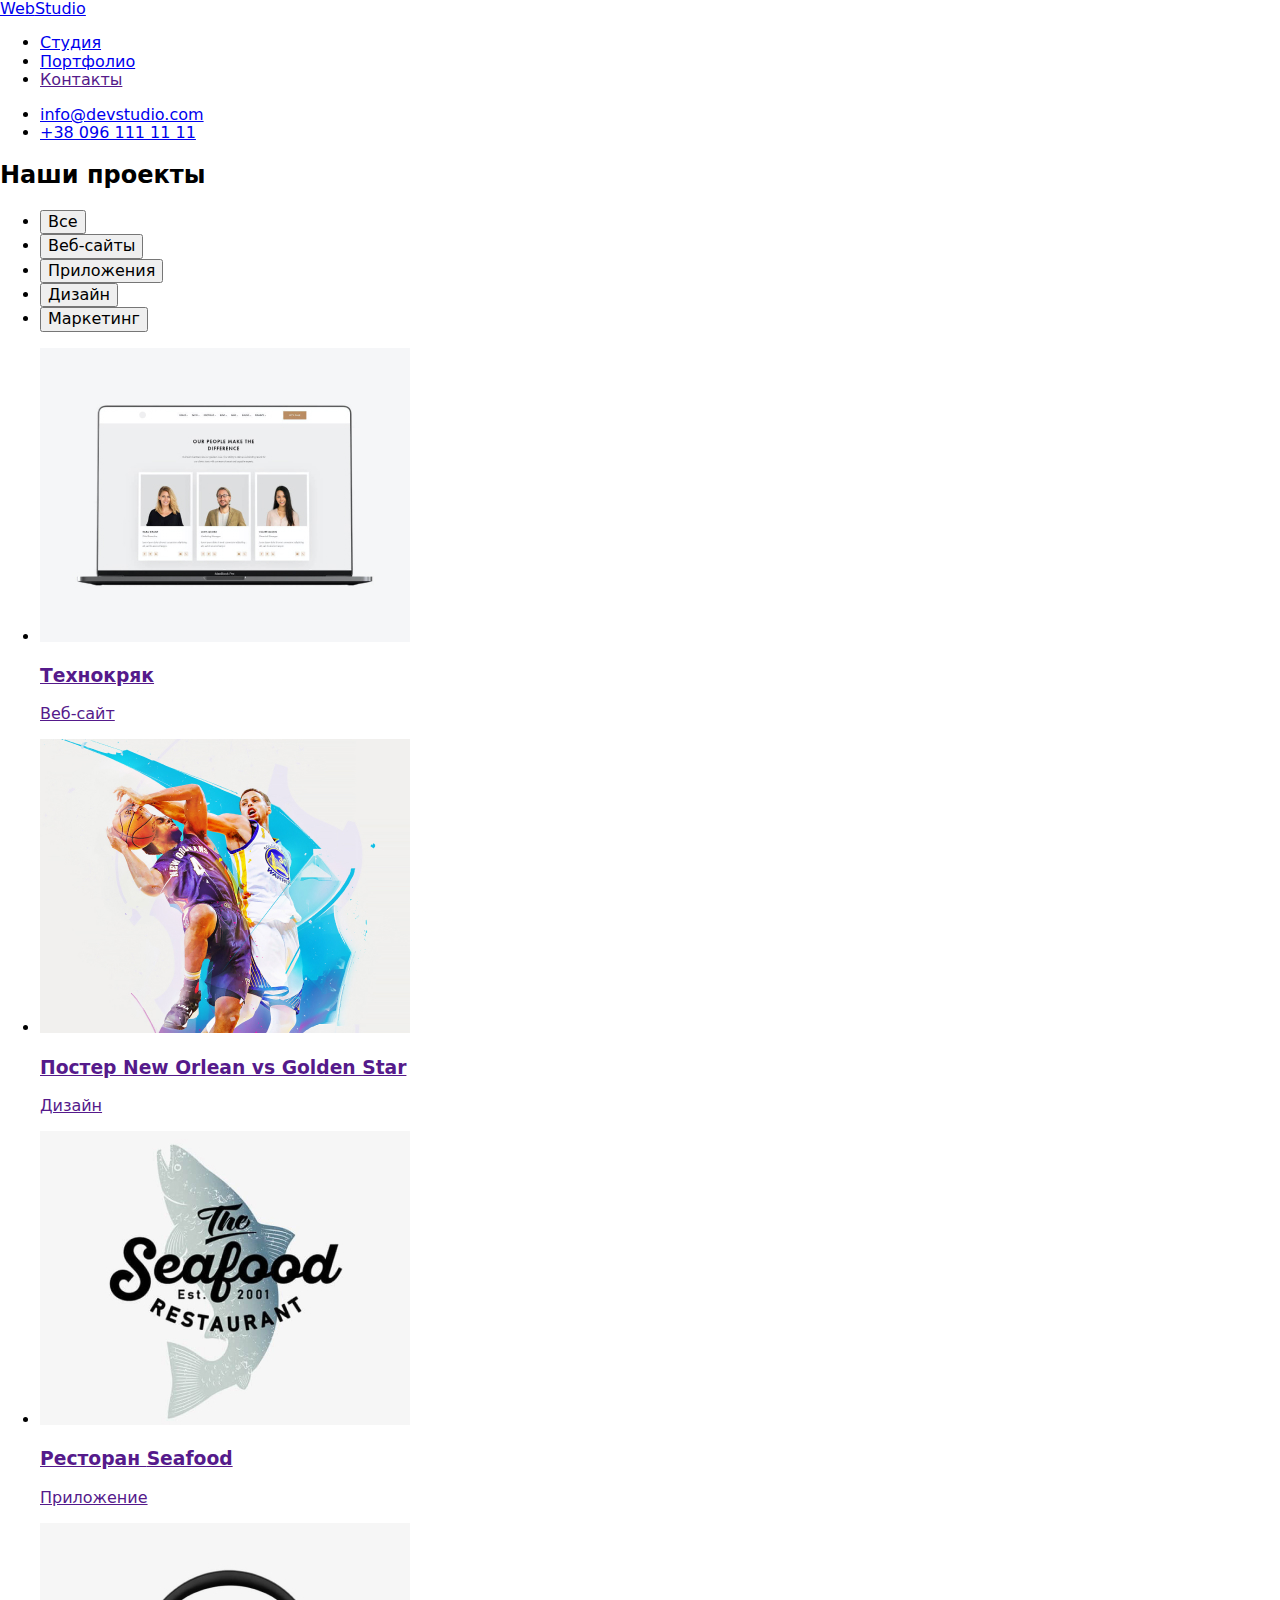
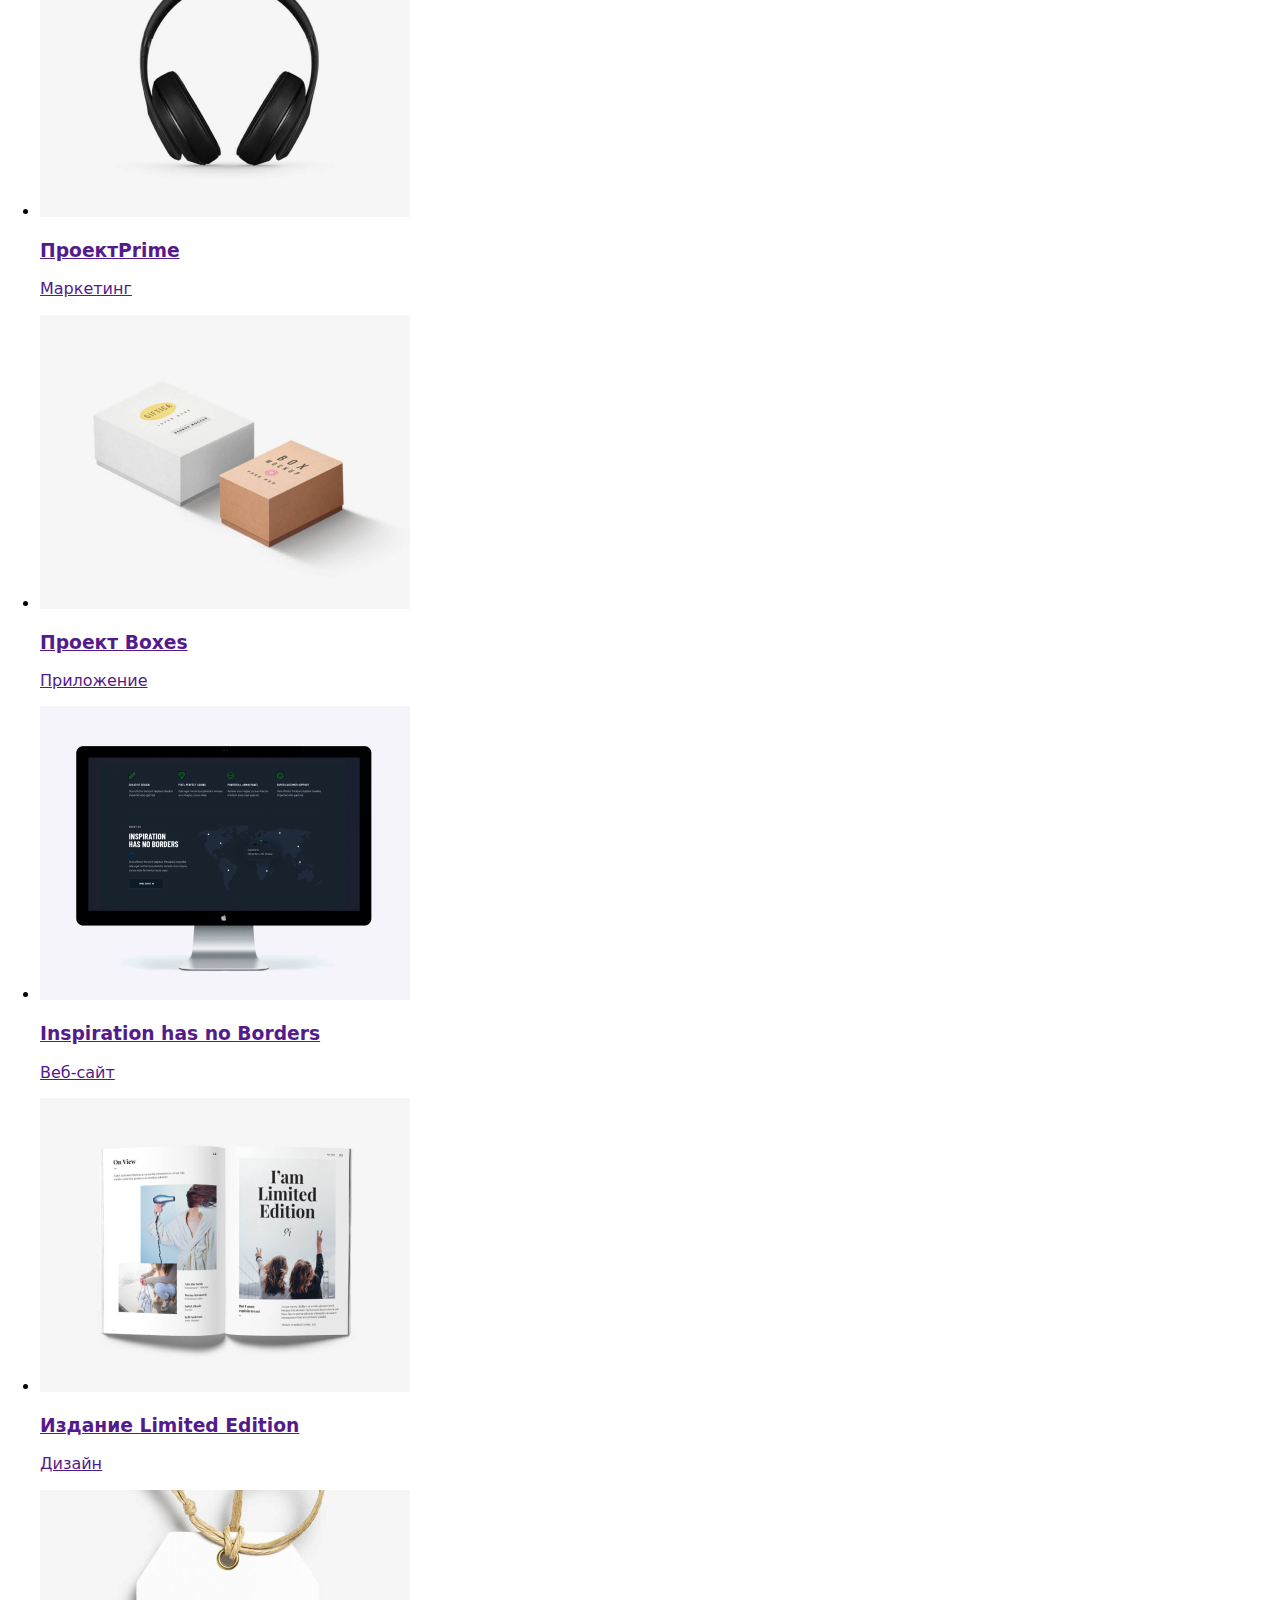
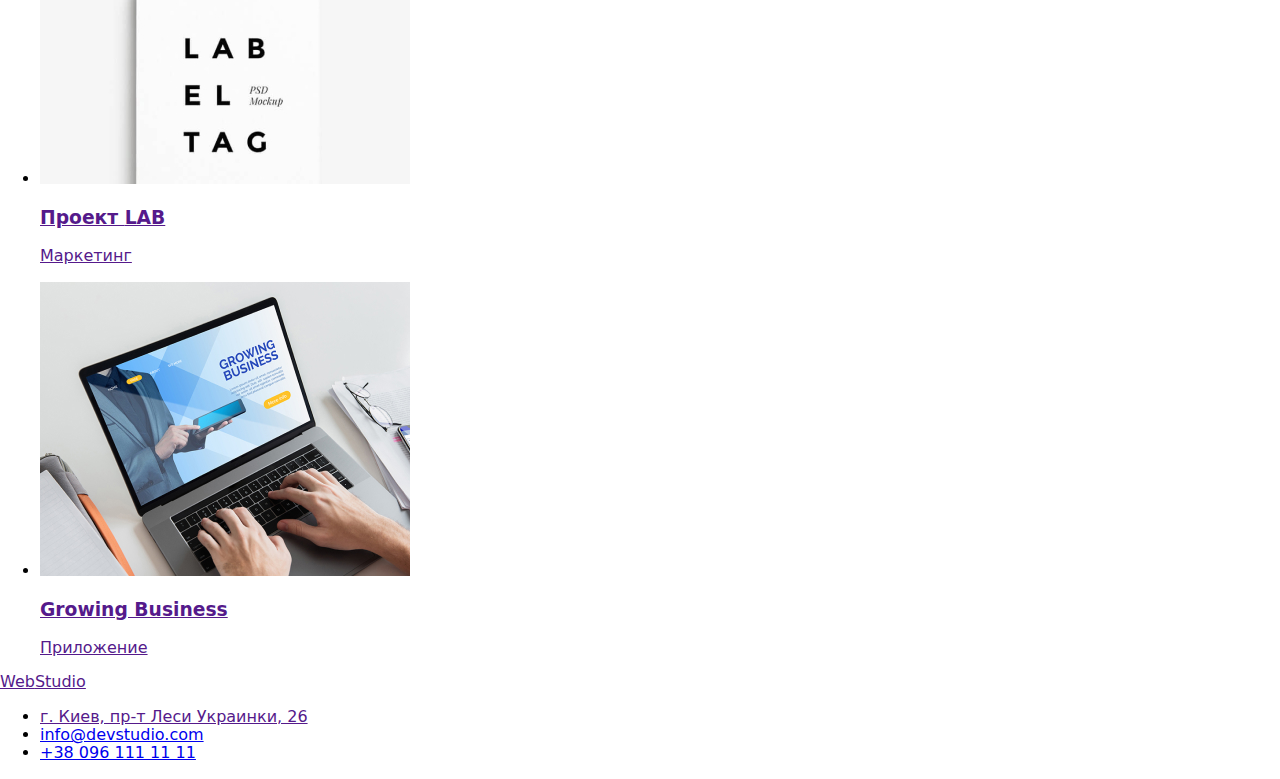
==== portfolio.html @ 89a7b8e6 "добавляет геометрию" ====
<!DOCTYPE html>
<html lang="en">
  <head>
    <meta charset="UTF-8" />
    <meta name="viewport" content="width=device-width, initial-scale=1.0" />
    <title>Document</title>
    <link
      href="https://fonts.googleapis.com/css2?family=Raleway:wght@700&family=Roboto:wght@400;500;700;900&display=swap"
      rel="stylesheet"
    />
    <link
      rel="stylesheet"
      href="https://cdnjs.cloudflare.com/ajax/libs/modern-normalize/1.0.0/modern-normalize.min.css"
    />
    <link rel="stylesheet" href="./CSS/common.css" />
    <link rel="stylesheet" href="CSS/portfolio.css" />
  </head>
  <body>
    <header class="header">
      <div class="container header-container">
        <nav class="navigation">
          <a lang="en" href="./index.html" class="logo">Web<span class="studio">Studio</span></a>

          <ul class="nav-list list">
            <li class="item"><a href="./index.html" class="link">Студия</a></li>
            <li class="item"><a href="./portfolio.html" class="link current" target="_blank">Портфолио</a></li>
            <li class="item"><a href="" class="link">Контакты</a></li>
          </ul>
        </nav>

        <ul class="contact-nav list">
          <li class="item"><a href="mailto:info@devstudio.com" class="link">info@devstudio.com</a></li>
          <li class="item"><a href="tel:+380961111111" class="link">+38 096 111 11 11</a></li>
        </ul>
      </div>
    </header>

    <main>
      <section class="section">
        <div class="container">
          <h2 class="section-title">Наши проекты</h2>
          <ul class="filters-list list">
            <li><button type="button" class="button">Все</button></li>
            <li><button type="button" class="button">Веб-сайты</button></li>
            <li><button type="button" class="button">Приложения</button></li>
            <li><button type="button" class="button">Дизайн</button></li>
            <li><button type="button" class="button">Маркетинг</button></li>
          </ul>

          <ul class="projects-list list">
            <li>
              <a href="" class="link"
                ><img
                  src="./images/portfolio/tech-website.jpg"
                  alt="фото веб-сайта Технокряк"
                  width="370"
                  height="294"
                />
                <h3 class="title">Технокряк</h3>
                <p class="text">Веб-сайт</p></a
              >
            </li>
            <li>
              <a href="" class="link"
                ><img
                  src="./images/portfolio/basketball-poster.jpg"
                  alt="постер с изображением баскетболистов"
                  width="370"
                  height="294"
                />
                <h3 class="title">Постер <span lang="en">New Orlean vs Golden Star</span></h3>
                <p class="text">Дизайн</p></a
              >
            </li>
            <li>
              <a href="" class="link"
                ><img
                  src="./images/portfolio/seafood-restaurant.jpg"
                  alt="логотип ресторана Seafood"
                  width="370"
                  height="294"
                />
                <h3 class="title">Ресторан <span lang="en">Seafood</span></h3>
                <p class="text">Приложение</p></a
              >
            </li>
            <li>
              <a href="" class="link"
                ><img src="images/portfolio/prime-project.jpg" alt="черные наушники" width="370" height="294" />
                <h3 class="title">Проект<span lang="en">Prime</span></h3>
                <p class="text">Маркетинг</p></a
              >
            </li>
            <li>
              <a href="" class="link"
                ><img
                  src="./images/portfolio/box-project.jpg"
                  alt="белая и коричневая коробки"
                  width="370"
                  height="294"
                />
                <h3 class="title">Проект <span lang="en">Boxes</span></h3>
                <p class="text">Приложение</p></a
              >
            </li>
            <li>
              <a href="" class="link"
                ><img src="./images/portfolio/inspiration-website.jpg" alt="фото веб-сайта" width="370" height="294" />
                <h3 class="title" lang="en">Inspiration has no Borders</h3>
                <p class="text">Веб-сайт</p></a
              >
            </li>
            <li>
              <a href="" class="link"
                ><img src="./images/portfolio/magazine-design.jpg" alt="разворот журнала" width="370" height="294" />
                <h3 class="title">Издание <span lang="en">Limited Edition</span></h3>
                <p class="text">Дизайн</p></a
              >
            </li>
            <li>
              <a href="" class="link"
                ><img
                  src="./images/portfolio/lab-project.jpg"
                  alt="белый ярлык с черными буквами"
                  width="370"
                  height="294"
                />
                <h3 class="title">Проект <span lang="en">LAB</span></h3>
                <p class="text">Маркетинг</p></a
              >
            </li>
            <li>
              <a href="" class="link"
                ><img
                  src="./images/portfolio/business-app.jpg"
                  alt="человек работает за компьютером"
                  width="370"
                  height="294"
                />
                <h3 class="title" lang="en">Growing Business</h3>
                <p class="text">Приложение</p></a
              >
            </li>
          </ul>
        </div>
      </section>
    </main>

    <footer class="footer">
      <div class="container">
        <a href="" lang="en" class="logo">Web<span lang="en" class="studio-dark-theme">Studio</span></a>

        <ul class="contact-info list">
          <li><a href="" class="address">г. Киев, пр-т Леси Украинки, 26</a></li>
          <li><a href="mailto:info@devstudio.com" class="contact">info@devstudio.com</a></li>
          <li><a href="tel:+380961111111" class="contact">+38 096 111 11 11</a></li>
        </ul>
      </div>
    </footer>
  </body>
</html>
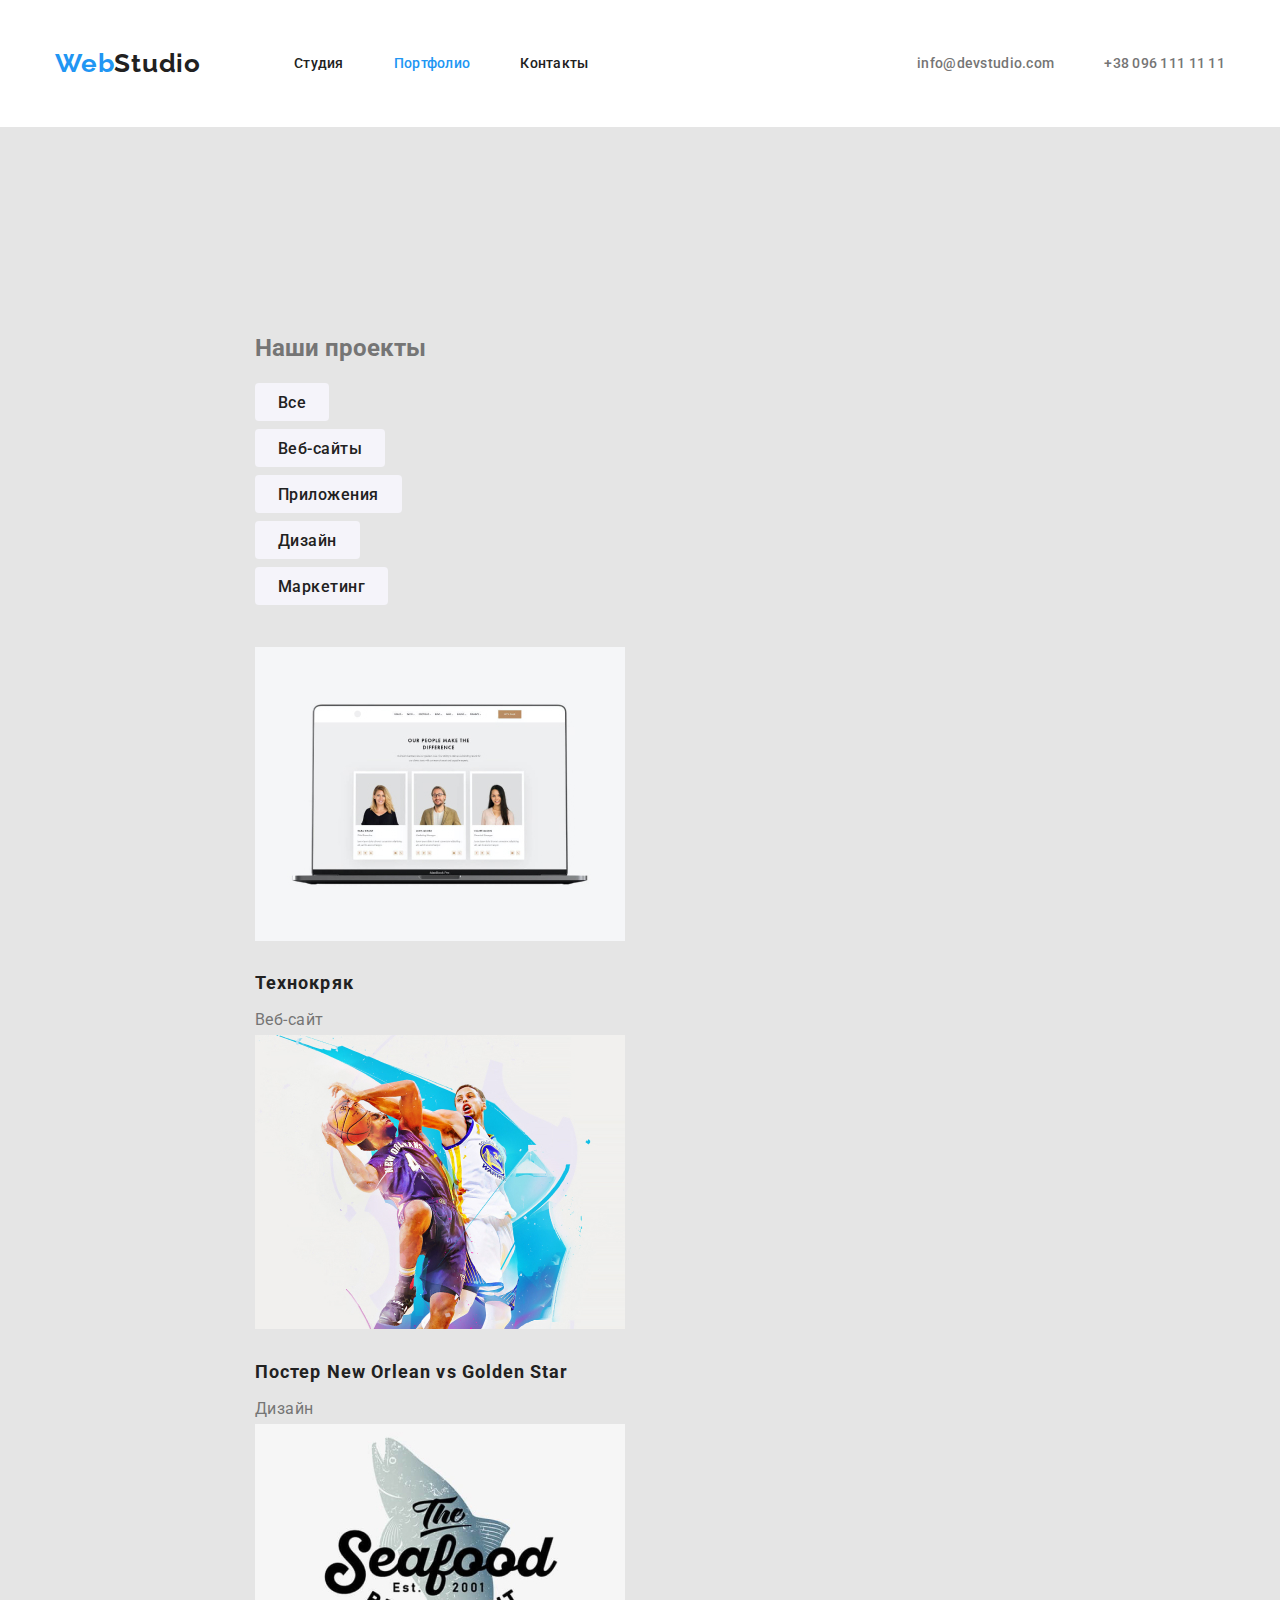
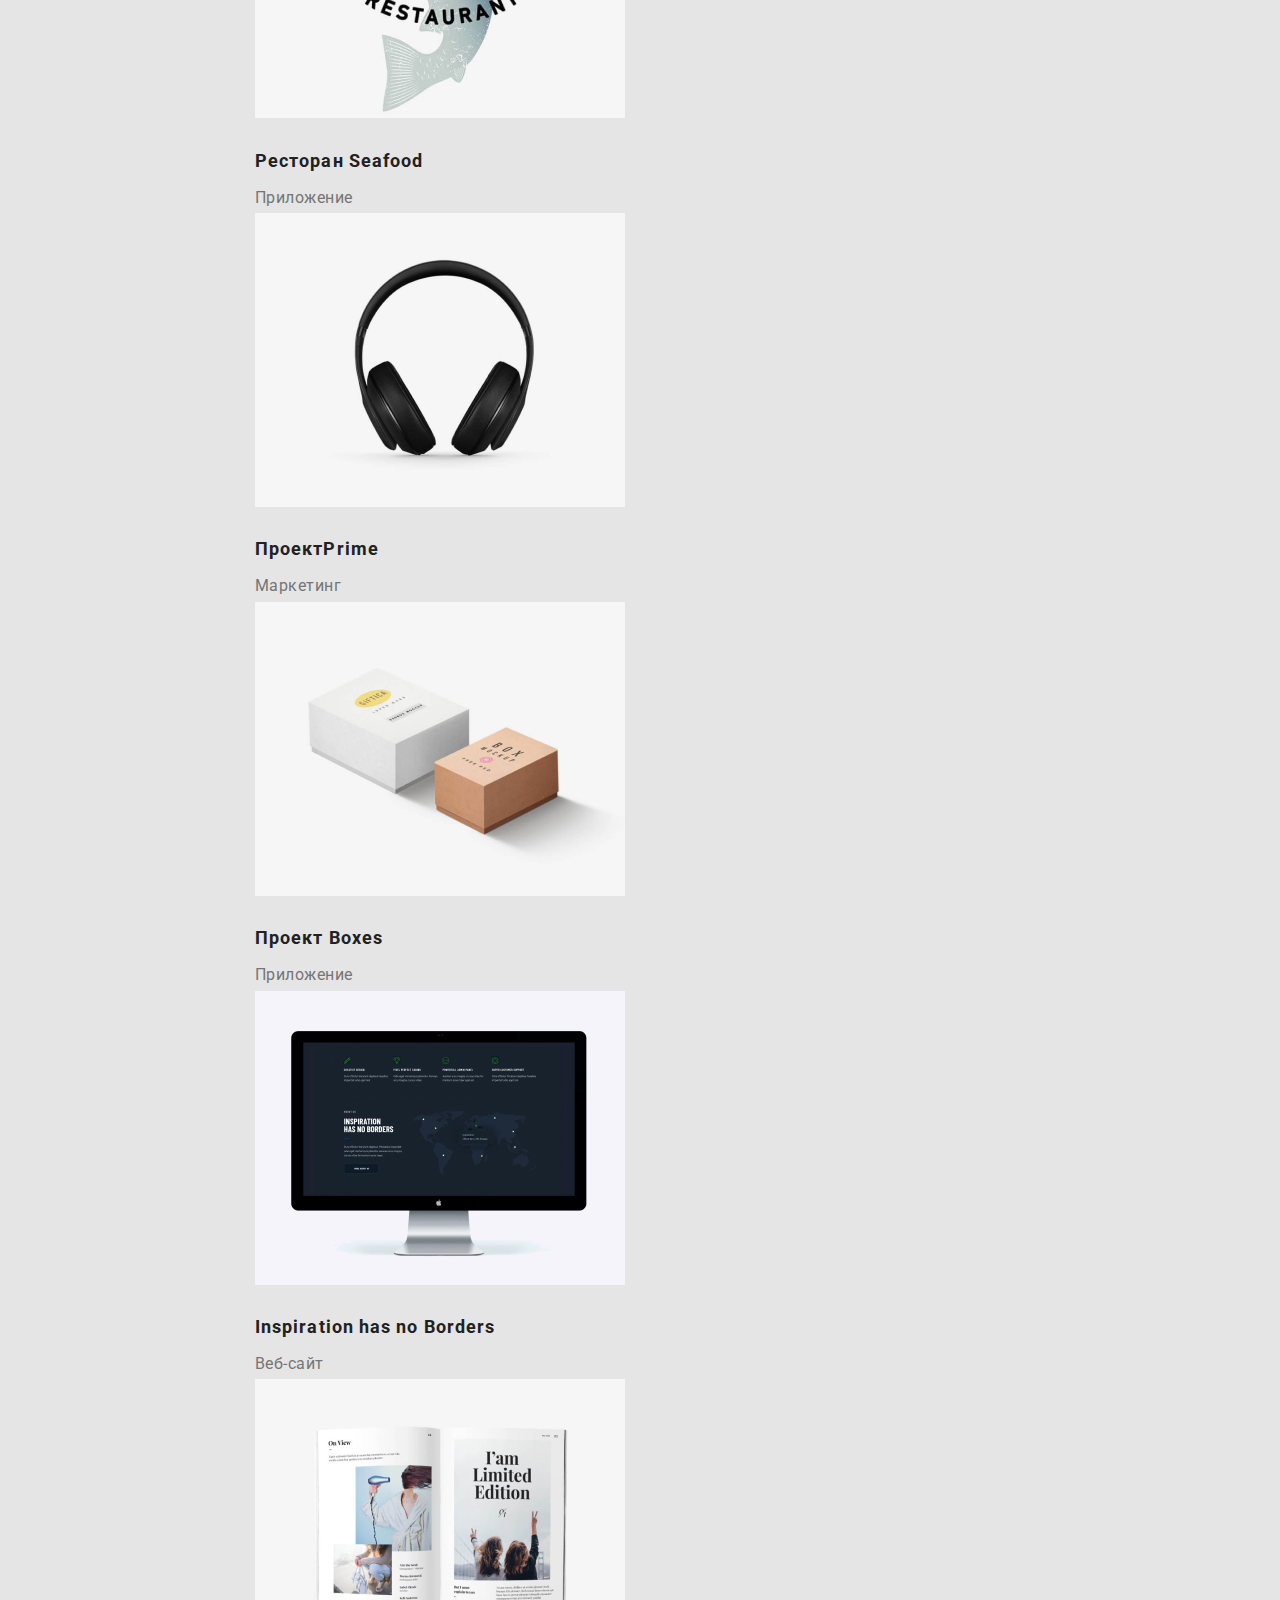
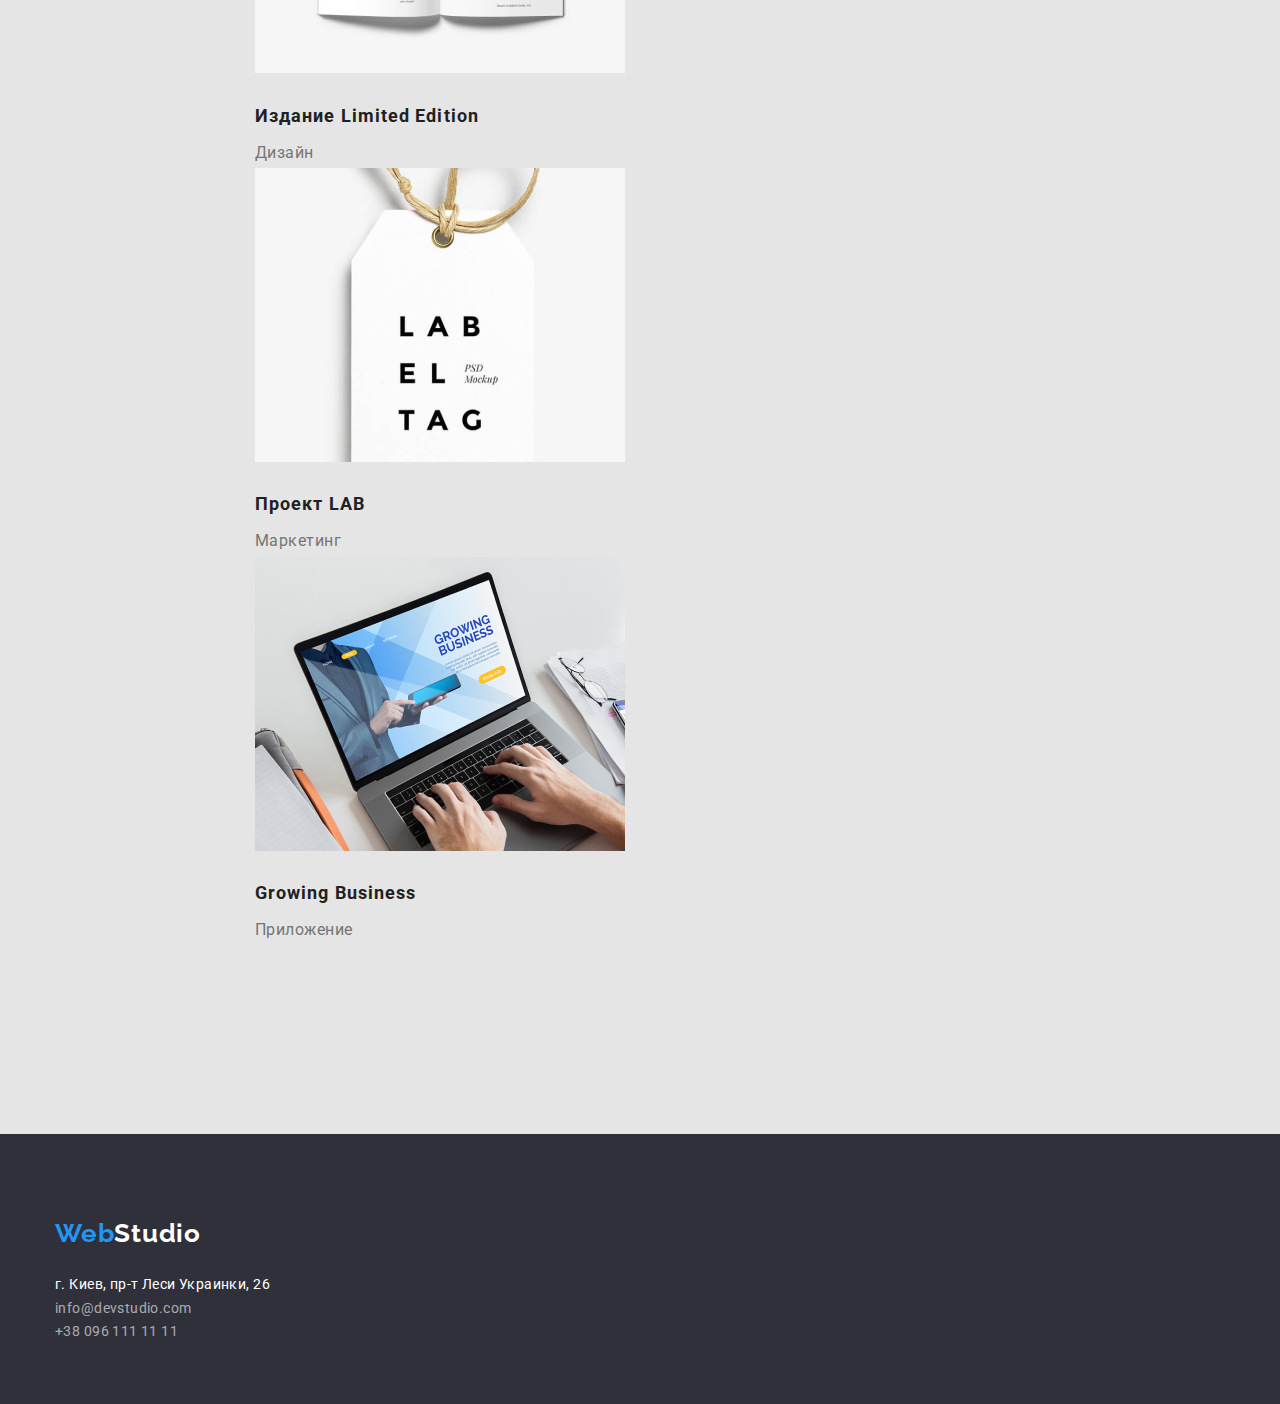
==== commit c6671e48: "CSS-css" ====
--- a/portfolio.html
+++ b/portfolio.html
@@ -12,8 +12,8 @@
       rel="stylesheet"
       href="https://cdnjs.cloudflare.com/ajax/libs/modern-normalize/1.0.0/modern-normalize.min.css"
     />
-    <link rel="stylesheet" href="./CSS/common.css" />
-    <link rel="stylesheet" href="CSS/portfolio.css" />
+    <link rel="stylesheet" href="./css/common.css" />
+    <link rel="stylesheet" href="./css/portfolio.css" />
   </head>
   <body>
     <header class="header">
--- a/css/common.css
+++ b/css/common.css
@@ -0,0 +1,184 @@
+/* цвет основного теста: rgba(33, 33, 33, 1) */
+/* вторичный цвет текста: rgba(117, 117, 117, 1); */
+/* белый цвет: rgba(255, 255, 255, 1); */
+/* цвет акцента: rgba(33, 150, 243, 1) */
+/* цвет фона: #e5e5e5; */
+/* вторичный цвет фона: #F5F4FA */
+
+/* Styles for index.html */
+
+html {
+  box-sizing: border-box;
+}
+
+*,
+*::before,
+*::after {
+  box-sizing: inherit;
+}
+
+:root {
+  --primary-text-color: rgba(117, 117, 117, 1);
+  --title-color: rgba(33, 33, 33, 1);
+  --accent-color: rgba(33, 150, 243, 1);
+  --primary-bg-color: #e5e5e5;
+  --white-color: #ffffff;
+  --secondary-bg-color: rgb(245, 244, 250);
+}
+
+body {
+  margin: 0px;
+  background-color: var(--primary-bg-color);
+  color: var(--primary-text-color);
+  font-family: 'Roboto', sans-serif;
+}
+
+.list {
+  list-style: none;
+  margin: 0px;
+  padding: 0px;
+}
+
+.section {
+  padding-top: 94px;
+  padding-bottom: 94px;
+}
+
+.container {
+  width: 1200px;
+  margin-left: auto;
+  margin-right: auto;
+  padding-left: 15px;
+  padding-right: 15px;
+}
+
+/* HEADER */
+
+.header {
+  background-color: var(--white-color);
+}
+
+.logo {
+  color: var(--accent-color);
+  font-family: 'Raleway', sans-serif;
+  font-weight: 700;
+  font-size: 26px;
+  line-height: 1.2;
+  letter-spacing: 0.03em;
+  text-decoration: none;
+}
+
+.studio {
+  margin-right: 93px;
+  color: var(--title-color);
+  font-family: 'Raleway', sans-serif;
+  font-weight: 700;
+  font-size: 26px;
+  line-height: 1.2;
+  letter-spacing: 0.03em;
+}
+
+.logo,
+.studio {
+  display: inline-block;
+  padding-top: 24px;
+  padding-bottom: 24px;
+}
+
+/* NAVIGATION */
+
+.header-container {
+  display: flex;
+  align-items: center;
+}
+
+.navigation {
+  display: flex;
+}
+
+.nav-list {
+  display: flex;
+  align-items: center;
+}
+
+.nav-list .link {
+  display: block;
+  padding-top: 32px;
+  padding-bottom: 32px;
+  color: var(--title-color);
+  font-weight: 500;
+  font-size: 14px;
+  line-height: 1.1;
+  letter-spacing: 0.02em;
+  text-decoration: none;
+}
+
+.nav-list .item + .item {
+  margin-left: 50px;
+}
+
+.nav-list .link:hover,
+.nav-list .link:focus {
+  color: var(--accent-color);
+}
+.nav-list .link.current {
+  color: var(--accent-color);
+}
+
+.contact-nav {
+  display: flex;
+  margin-left: auto;
+}
+
+.contact-nav .item + .item {
+  margin-left: 50px;
+}
+
+.contact-nav .item {
+  padding-top: 32px;
+  padding-bottom: 32px;
+}
+
+.contact-nav .link {
+  color: var(--primary-text-color);
+  font-weight: 500;
+  font-size: 14px;
+  line-height: 1.14;
+  letter-spacing: 0.02em;
+  text-decoration: none;
+}
+.contact-nav .link:hover,
+.contact-nav .link:focus {
+  color: var(--accent-color);
+}
+
+/* FOOTER */
+
+.footer {
+  background-color: #2f303a;
+}
+
+.footer .container {
+  padding-top: 60px;
+  padding-bottom: 60px;
+}
+
+.studio-dark-theme {
+  color: var(--white-color);
+}
+
+.footer .address {
+  color: var(--white-color);
+  font-size: 14px;
+  line-height: 1.7;
+  letter-spacing: 0.03em;
+  text-decoration: none;
+  margin-bottom: 9px;
+}
+.footer .contact {
+  color: rgba(255, 255, 255, 0.6);
+  font-size: 14px;
+  line-height: 1.7;
+  letter-spacing: 0.03em;
+  text-decoration: none;
+}
--- a/css/portfolio.css
+++ b/css/portfolio.css
@@ -0,0 +1,76 @@
+/* styles for portfolio.html */
+
+/* Section filters */
+
+html {
+  box-sizing: border-box;
+}
+
+*,
+*::before,
+*::after {
+  box-sizing: inherit;
+}
+
+.header {
+  margin-bottom: 94px;
+}
+
+.section {
+  margin-bottom: 94px;
+}
+
+.section .container {
+  padding-left: 215px;
+  padding-right: 215px;
+}
+
+.filters-list {
+  margin-bottom: 34px;
+}
+.filters-list .button {
+  color: var(--title-color);
+  background-color: #f5f4fa;
+  font-weight: 500;
+  font-size: 16px;
+  line-height: 1.6;
+  text-align: center;
+  letter-spacing: 0.03em;
+
+  display: inline-block;
+  min-width: 73px;
+  height: 38px;
+  border-radius: 4px;
+  border: 1px solid transparent;
+  padding: 6px 22px;
+  margin-bottom: 8px;
+}
+.filters-list .button:hover,
+.filters-list .button:focus {
+  color: var(--white-color);
+  background-color: var(--accent-color);
+}
+.projects-list .title {
+  color: var(--title-color);
+  font-weight: 700;
+  font-size: 18px;
+  line-height: 2;
+  letter-spacing: 0.06em;
+  margin-top: 0px;
+  margin-bottom: 4px;
+}
+.projects-list .text {
+  color: var(--primary-text-color);
+  font-size: 16px;
+  line-height: 1.9;
+  letter-spacing: 0.03em;
+  text-decoration: none;
+  margin-top: 0px;
+  margin-bottom: 0px;
+}
+.projects-list img {
+  margin-bottom: 20px;
+}
+.link {
+  text-decoration: none;
+}
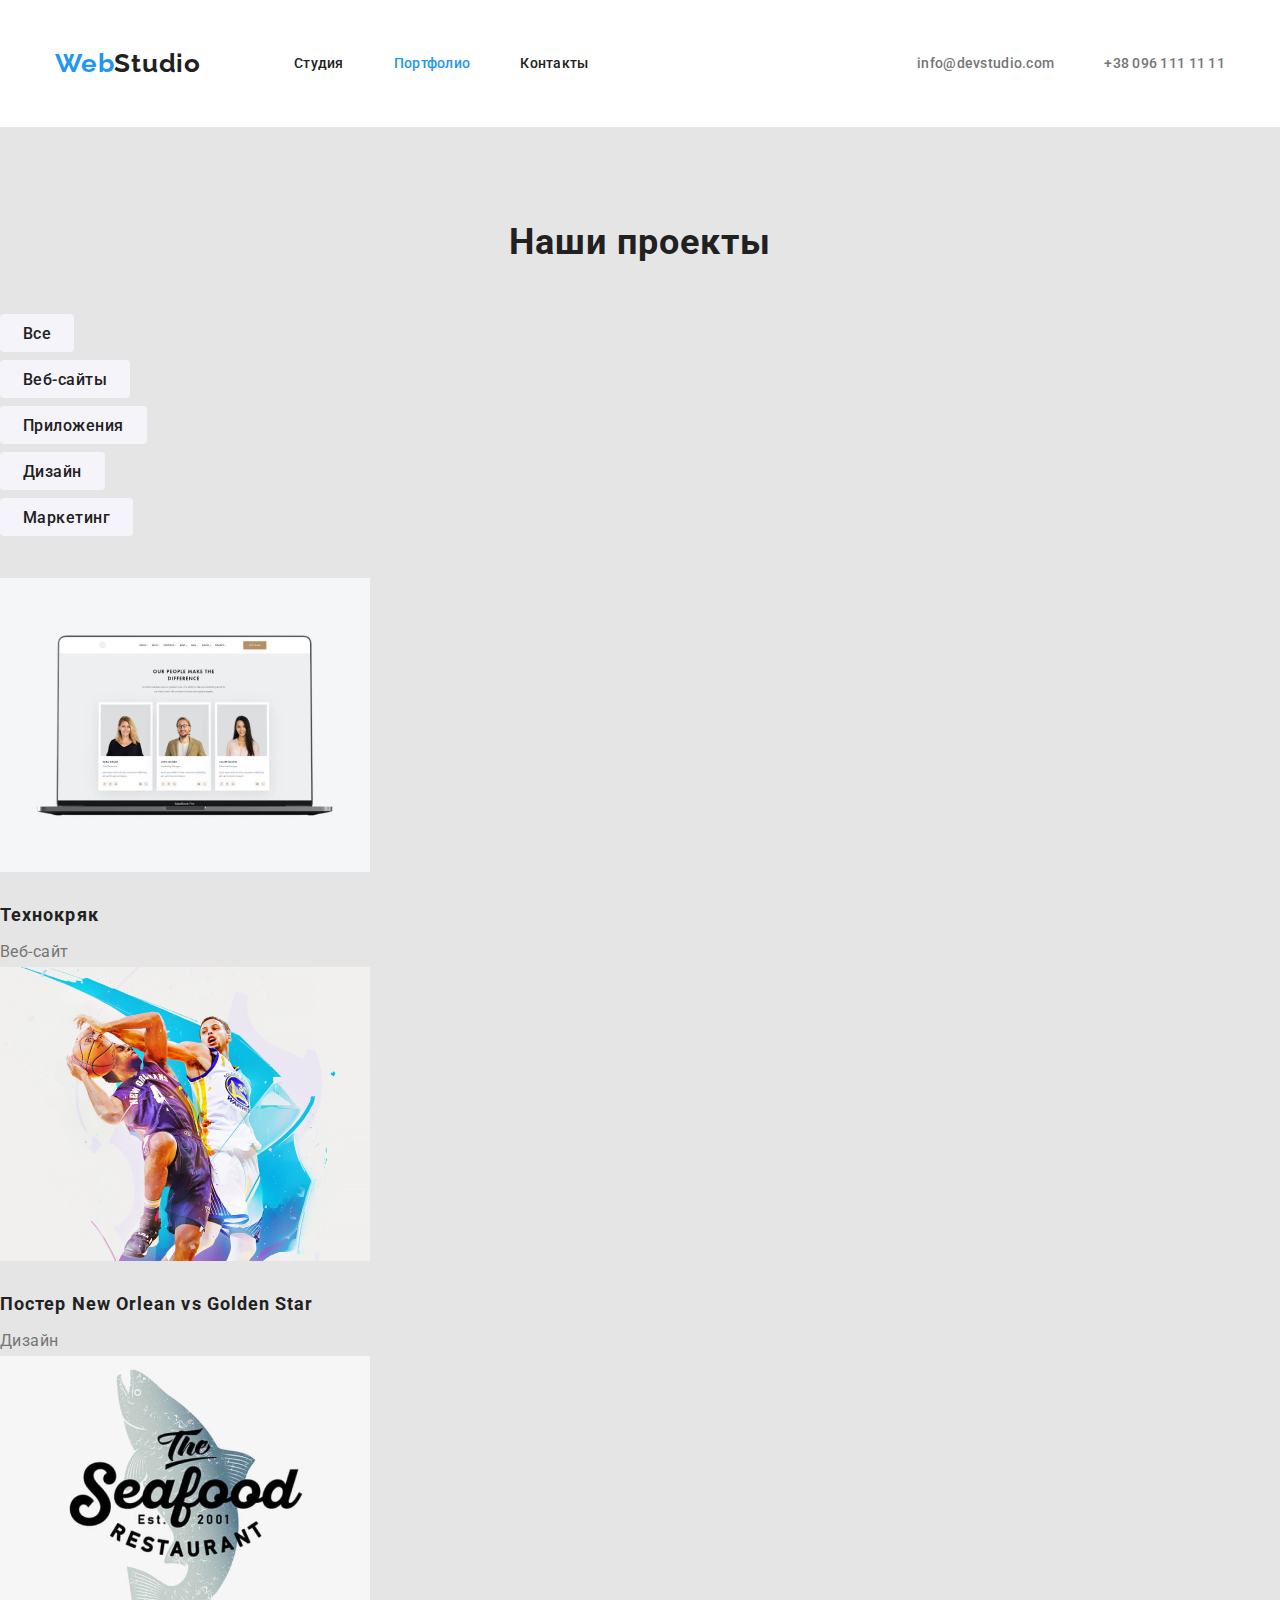
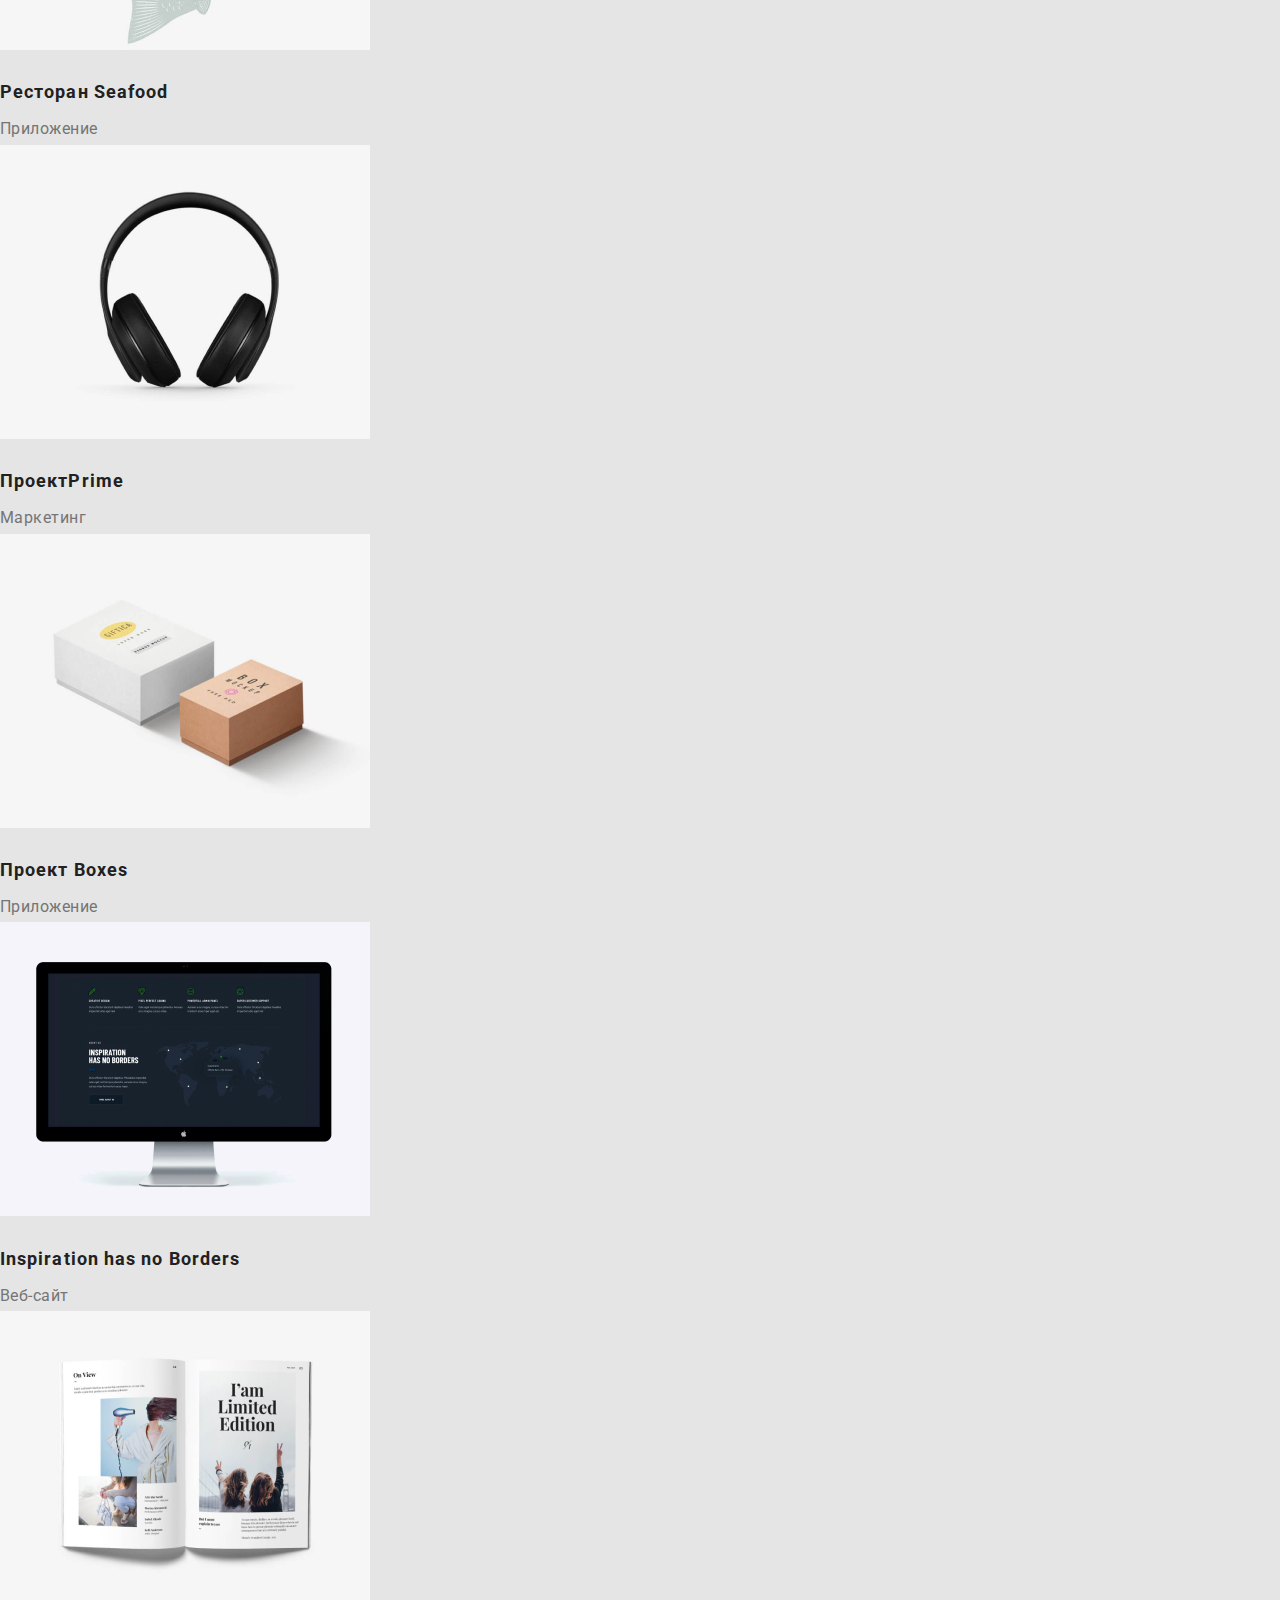
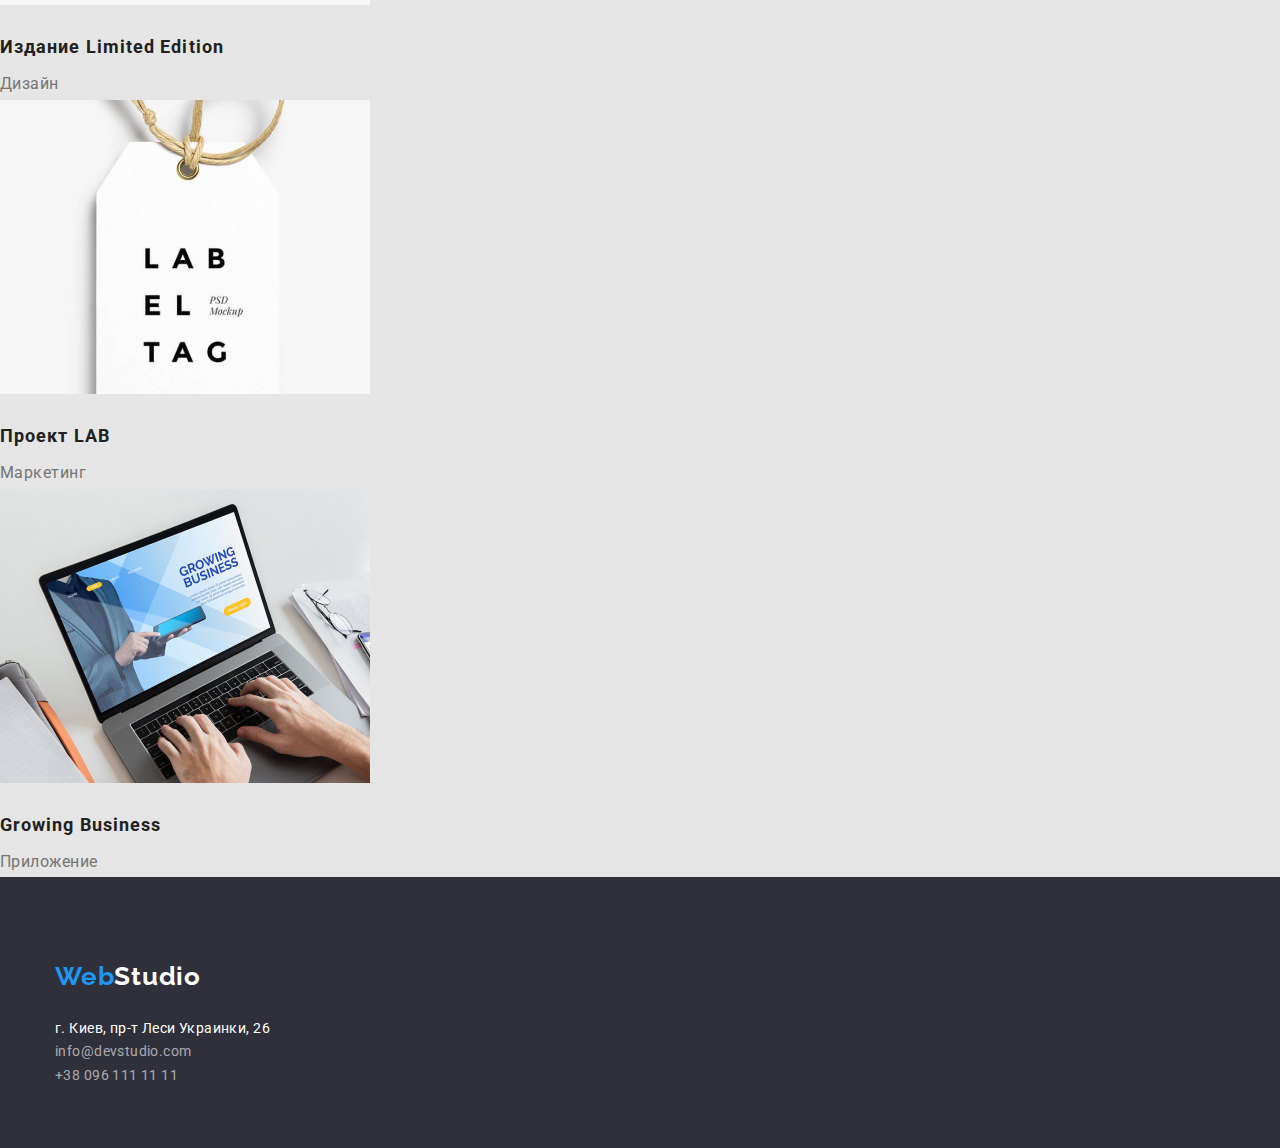
==== commit 4f879600: "добавляет стили" ====
--- a/portfolio.html
+++ b/portfolio.html
@@ -19,141 +19,180 @@
     <header class="header">
       <div class="container header-container">
         <nav class="navigation">
-          <a lang="en" href="./index.html" class="logo">Web<span class="studio">Studio</span></a>
+          <a lang="en" href="./index.html" class="logo"
+            >Web<span class="studio">Studio</span></a
+          >
 
           <ul class="nav-list list">
             <li class="item"><a href="./index.html" class="link">Студия</a></li>
-            <li class="item"><a href="./portfolio.html" class="link current" target="_blank">Портфолио</a></li>
+            <li class="item">
+              <a href="./portfolio.html" class="link current" target="_blank"
+                >Портфолио</a
+              >
+            </li>
             <li class="item"><a href="" class="link">Контакты</a></li>
           </ul>
         </nav>
 
         <ul class="contact-nav list">
-          <li class="item"><a href="mailto:info@devstudio.com" class="link">info@devstudio.com</a></li>
-          <li class="item"><a href="tel:+380961111111" class="link">+38 096 111 11 11</a></li>
+          <li class="item">
+            <a href="mailto:info@devstudio.com" class="link"
+              >info@devstudio.com</a
+            >
+          </li>
+          <li class="item">
+            <a href="tel:+380961111111" class="link">+38 096 111 11 11</a>
+          </li>
         </ul>
       </div>
     </header>
 
     <main>
-      <section class="section">
-        <div class="container">
-          <h2 class="section-title">Наши проекты</h2>
-          <ul class="filters-list list">
-            <li><button type="button" class="button">Все</button></li>
-            <li><button type="button" class="button">Веб-сайты</button></li>
-            <li><button type="button" class="button">Приложения</button></li>
-            <li><button type="button" class="button">Дизайн</button></li>
-            <li><button type="button" class="button">Маркетинг</button></li>
-          </ul>
-
-          <ul class="projects-list list">
-            <li>
-              <a href="" class="link"
-                ><img
-                  src="./images/portfolio/tech-website.jpg"
-                  alt="фото веб-сайта Технокряк"
-                  width="370"
-                  height="294"
-                />
-                <h3 class="title">Технокряк</h3>
-                <p class="text">Веб-сайт</p></a
-              >
-            </li>
-            <li>
-              <a href="" class="link"
-                ><img
-                  src="./images/portfolio/basketball-poster.jpg"
-                  alt="постер с изображением баскетболистов"
-                  width="370"
-                  height="294"
-                />
-                <h3 class="title">Постер <span lang="en">New Orlean vs Golden Star</span></h3>
-                <p class="text">Дизайн</p></a
-              >
-            </li>
-            <li>
-              <a href="" class="link"
-                ><img
-                  src="./images/portfolio/seafood-restaurant.jpg"
-                  alt="логотип ресторана Seafood"
-                  width="370"
-                  height="294"
-                />
-                <h3 class="title">Ресторан <span lang="en">Seafood</span></h3>
-                <p class="text">Приложение</p></a
-              >
-            </li>
-            <li>
-              <a href="" class="link"
-                ><img src="images/portfolio/prime-project.jpg" alt="черные наушники" width="370" height="294" />
-                <h3 class="title">Проект<span lang="en">Prime</span></h3>
-                <p class="text">Маркетинг</p></a
-              >
-            </li>
-            <li>
-              <a href="" class="link"
-                ><img
-                  src="./images/portfolio/box-project.jpg"
-                  alt="белая и коричневая коробки"
-                  width="370"
-                  height="294"
-                />
-                <h3 class="title">Проект <span lang="en">Boxes</span></h3>
-                <p class="text">Приложение</p></a
-              >
-            </li>
-            <li>
-              <a href="" class="link"
-                ><img src="./images/portfolio/inspiration-website.jpg" alt="фото веб-сайта" width="370" height="294" />
-                <h3 class="title" lang="en">Inspiration has no Borders</h3>
-                <p class="text">Веб-сайт</p></a
-              >
-            </li>
-            <li>
-              <a href="" class="link"
-                ><img src="./images/portfolio/magazine-design.jpg" alt="разворот журнала" width="370" height="294" />
-                <h3 class="title">Издание <span lang="en">Limited Edition</span></h3>
-                <p class="text">Дизайн</p></a
-              >
-            </li>
-            <li>
-              <a href="" class="link"
-                ><img
-                  src="./images/portfolio/lab-project.jpg"
-                  alt="белый ярлык с черными буквами"
-                  width="370"
-                  height="294"
-                />
-                <h3 class="title">Проект <span lang="en">LAB</span></h3>
-                <p class="text">Маркетинг</p></a
-              >
-            </li>
-            <li>
-              <a href="" class="link"
-                ><img
-                  src="./images/portfolio/business-app.jpg"
-                  alt="человек работает за компьютером"
-                  width="370"
-                  height="294"
-                />
-                <h3 class="title" lang="en">Growing Business</h3>
-                <p class="text">Приложение</p></a
-              >
-            </li>
-          </ul>
-        </div>
+      <section>
+        <h2 class="section-title">Наши проекты</h2>
+        <ul class="filters-list list">
+          <li><button type="button" class="button">Все</button></li>
+          <li><button type="button" class="button">Веб-сайты</button></li>
+          <li><button type="button" class="button">Приложения</button></li>
+          <li><button type="button" class="button">Дизайн</button></li>
+          <li><button type="button" class="button">Маркетинг</button></li>
+        </ul>
+
+        <ul class="projects-list list">
+          <li>
+            <a href="" class="link"
+              ><img
+                src="./images/portfolio/tech-website.jpg"
+                alt="фото веб-сайта Технокряк"
+                width="370"
+                height="294"
+              />
+              <h3 class="title">Технокряк</h3>
+              <p class="text">Веб-сайт</p></a
+            >
+          </li>
+          <li>
+            <a href="" class="link"
+              ><img
+                src="./images/portfolio/basketball-poster.jpg"
+                alt="постер с изображением баскетболистов"
+                width="370"
+                height="294"
+              />
+              <h3 class="title">
+                Постер <span lang="en">New Orlean vs Golden Star</span>
+              </h3>
+              <p class="text">Дизайн</p></a
+            >
+          </li>
+          <li>
+            <a href="" class="link"
+              ><img
+                src="./images/portfolio/seafood-restaurant.jpg"
+                alt="логотип ресторана Seafood"
+                width="370"
+                height="294"
+              />
+              <h3 class="title">Ресторан <span lang="en">Seafood</span></h3>
+              <p class="text">Приложение</p></a
+            >
+          </li>
+          <li>
+            <a href="" class="link"
+              ><img
+                src="images/portfolio/prime-project.jpg"
+                alt="черные наушники"
+                width="370"
+                height="294"
+              />
+              <h3 class="title">Проект<span lang="en">Prime</span></h3>
+              <p class="text">Маркетинг</p></a
+            >
+          </li>
+          <li>
+            <a href="" class="link"
+              ><img
+                src="./images/portfolio/box-project.jpg"
+                alt="белая и коричневая коробки"
+                width="370"
+                height="294"
+              />
+              <h3 class="title">Проект <span lang="en">Boxes</span></h3>
+              <p class="text">Приложение</p></a
+            >
+          </li>
+          <li>
+            <a href="" class="link"
+              ><img
+                src="./images/portfolio/inspiration-website.jpg"
+                alt="фото веб-сайта"
+                width="370"
+                height="294"
+              />
+              <h3 class="title" lang="en">Inspiration has no Borders</h3>
+              <p class="text">Веб-сайт</p></a
+            >
+          </li>
+          <li>
+            <a href="" class="link"
+              ><img
+                src="./images/portfolio/magazine-design.jpg"
+                alt="разворот журнала"
+                width="370"
+                height="294"
+              />
+              <h3 class="title">
+                Издание <span lang="en">Limited Edition</span>
+              </h3>
+              <p class="text">Дизайн</p></a
+            >
+          </li>
+          <li>
+            <a href="" class="link"
+              ><img
+                src="./images/portfolio/lab-project.jpg"
+                alt="белый ярлык с черными буквами"
+                width="370"
+                height="294"
+              />
+              <h3 class="title">Проект <span lang="en">LAB</span></h3>
+              <p class="text">Маркетинг</p></a
+            >
+          </li>
+          <li>
+            <a href="" class="link"
+              ><img
+                src="./images/portfolio/business-app.jpg"
+                alt="человек работает за компьютером"
+                width="370"
+                height="294"
+              />
+              <h3 class="title" lang="en">Growing Business</h3>
+              <p class="text">Приложение</p></a
+            >
+          </li>
+        </ul>
       </section>
     </main>
 
     <footer class="footer">
       <div class="container">
-        <a href="" lang="en" class="logo">Web<span lang="en" class="studio-dark-theme">Studio</span></a>
+        <a href="" lang="en" class="logo"
+          >Web<span lang="en" class="studio-dark-theme">Studio</span></a
+        >
 
         <ul class="contact-info list">
-          <li><a href="" class="address">г. Киев, пр-т Леси Украинки, 26</a></li>
-          <li><a href="mailto:info@devstudio.com" class="contact">info@devstudio.com</a></li>
-          <li><a href="tel:+380961111111" class="contact">+38 096 111 11 11</a></li>
+          <li>
+            <a href="" class="address">г. Киев, пр-т Леси Украинки, 26</a>
+          </li>
+          <li>
+            <a href="mailto:info@devstudio.com" class="contact"
+              >info@devstudio.com</a
+            >
+          </li>
+          <li>
+            <a href="tel:+380961111111" class="contact">+38 096 111 11 11</a>
+          </li>
         </ul>
       </div>
     </footer>
--- a/css/common.css
+++ b/css/common.css
@@ -30,7 +30,7 @@
   margin: 0px;
   background-color: var(--primary-bg-color);
   color: var(--primary-text-color);
-  font-family: 'Roboto', sans-serif;
+  font-family: "Roboto", sans-serif;
 }
 
 .list {
@@ -52,6 +52,17 @@
   padding-right: 15px;
 }
 
+.section-title {
+  color: var(--title-color);
+  font-weight: 700;
+  font-size: 36px;
+  line-height: 1.2;
+  text-align: center;
+  letter-spacing: 0.03em;
+  margin-top: 0px;
+  margin-bottom: 50px;
+}
+
 /* HEADER */
 
 .header {
@@ -60,7 +71,7 @@
 
 .logo {
   color: var(--accent-color);
-  font-family: 'Raleway', sans-serif;
+  font-family: "Raleway", sans-serif;
   font-weight: 700;
   font-size: 26px;
   line-height: 1.2;
@@ -71,7 +82,7 @@
 .studio {
   margin-right: 93px;
   color: var(--title-color);
-  font-family: 'Raleway', sans-serif;
+  font-family: "Raleway", sans-serif;
   font-weight: 700;
   font-size: 26px;
   line-height: 1.2;
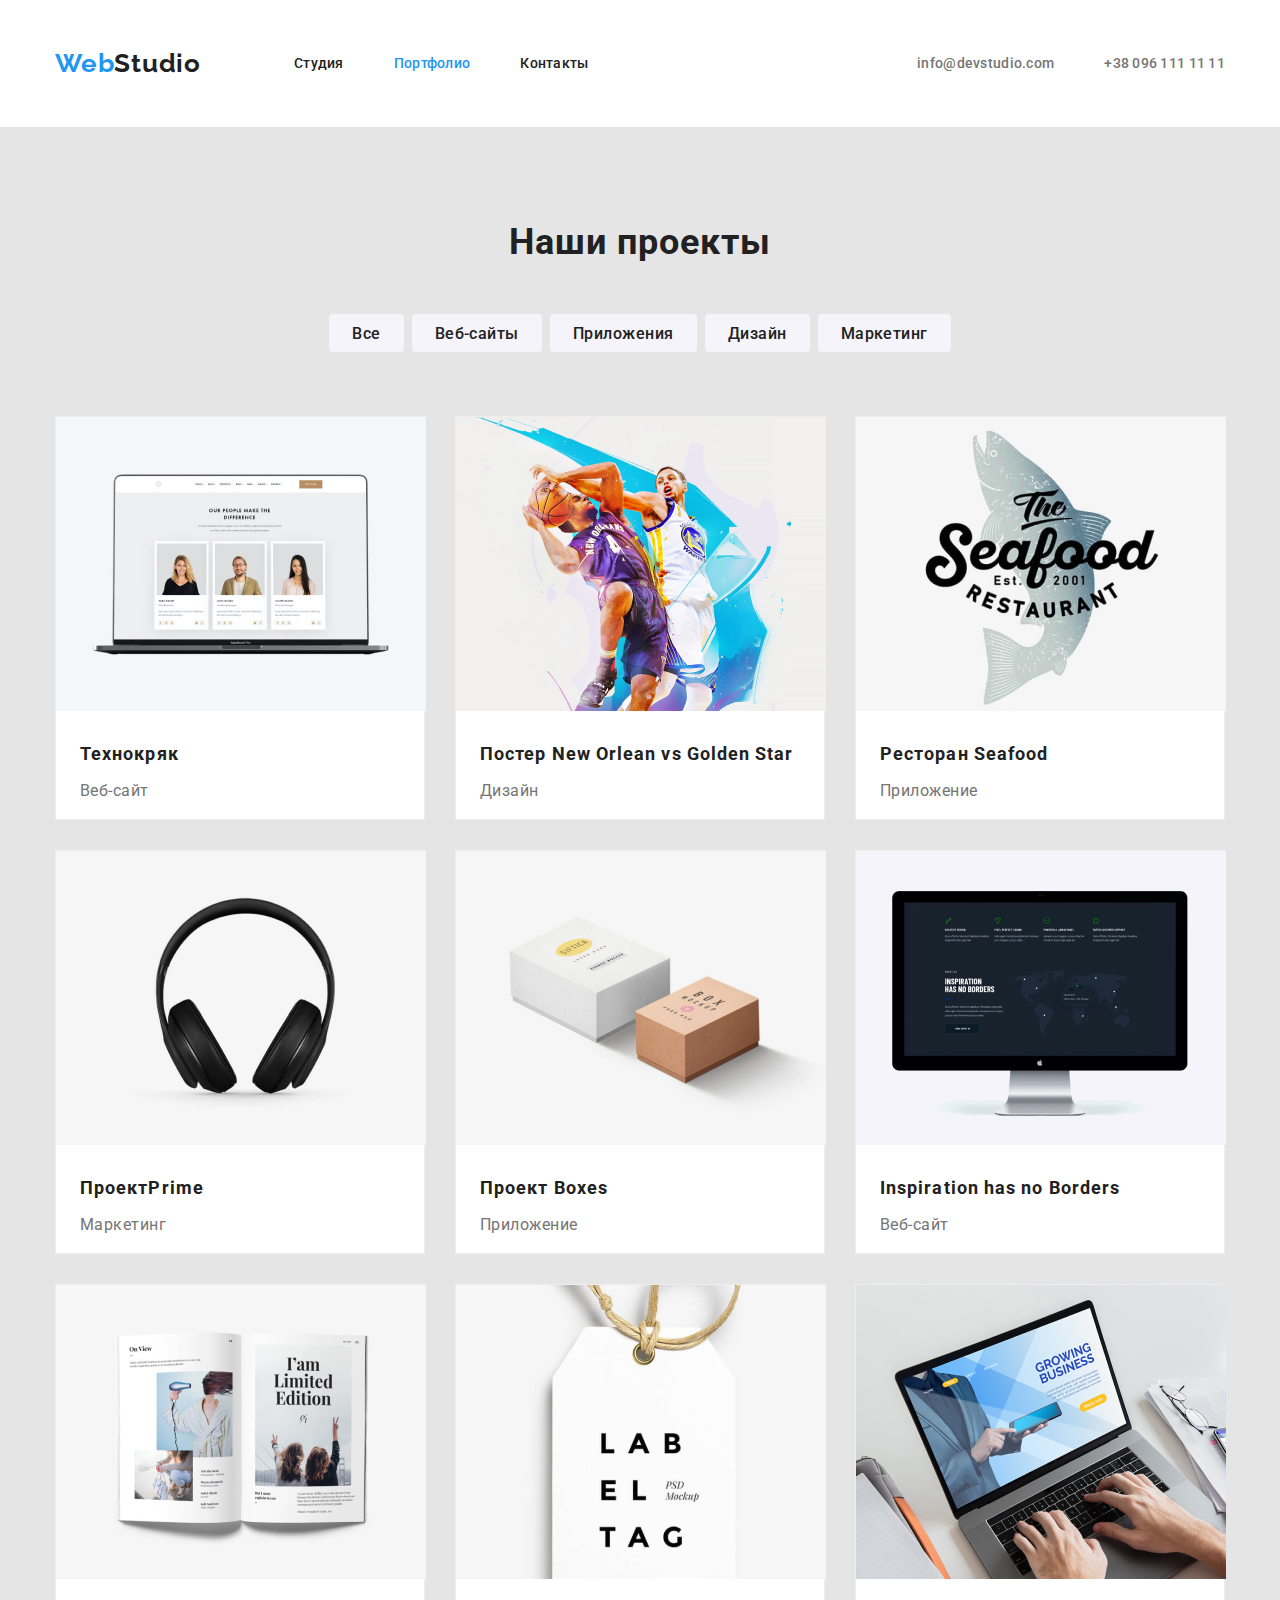
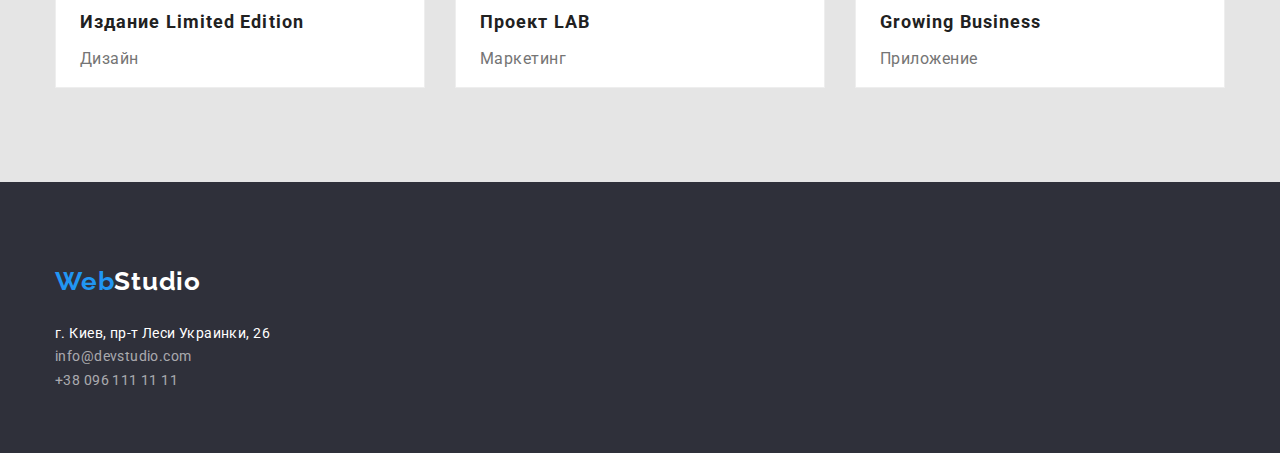
==== commit dde01f84: "геометрия портфолио" ====
--- a/portfolio.html
+++ b/portfolio.html
@@ -48,130 +48,188 @@
     </header>
 
     <main>
-      <section>
-        <h2 class="section-title">Наши проекты</h2>
-        <ul class="filters-list list">
-          <li><button type="button" class="button">Все</button></li>
-          <li><button type="button" class="button">Веб-сайты</button></li>
-          <li><button type="button" class="button">Приложения</button></li>
-          <li><button type="button" class="button">Дизайн</button></li>
-          <li><button type="button" class="button">Маркетинг</button></li>
-        </ul>
-
-        <ul class="projects-list list">
-          <li>
-            <a href="" class="link"
-              ><img
-                src="./images/portfolio/tech-website.jpg"
-                alt="фото веб-сайта Технокряк"
-                width="370"
-                height="294"
-              />
-              <h3 class="title">Технокряк</h3>
-              <p class="text">Веб-сайт</p></a
-            >
-          </li>
-          <li>
-            <a href="" class="link"
-              ><img
-                src="./images/portfolio/basketball-poster.jpg"
-                alt="постер с изображением баскетболистов"
-                width="370"
-                height="294"
-              />
-              <h3 class="title">
-                Постер <span lang="en">New Orlean vs Golden Star</span>
-              </h3>
-              <p class="text">Дизайн</p></a
-            >
-          </li>
-          <li>
-            <a href="" class="link"
-              ><img
-                src="./images/portfolio/seafood-restaurant.jpg"
-                alt="логотип ресторана Seafood"
-                width="370"
-                height="294"
-              />
-              <h3 class="title">Ресторан <span lang="en">Seafood</span></h3>
-              <p class="text">Приложение</p></a
-            >
-          </li>
-          <li>
-            <a href="" class="link"
-              ><img
-                src="images/portfolio/prime-project.jpg"
-                alt="черные наушники"
-                width="370"
-                height="294"
-              />
-              <h3 class="title">Проект<span lang="en">Prime</span></h3>
-              <p class="text">Маркетинг</p></a
-            >
-          </li>
-          <li>
-            <a href="" class="link"
-              ><img
-                src="./images/portfolio/box-project.jpg"
-                alt="белая и коричневая коробки"
-                width="370"
-                height="294"
-              />
-              <h3 class="title">Проект <span lang="en">Boxes</span></h3>
-              <p class="text">Приложение</p></a
-            >
-          </li>
-          <li>
-            <a href="" class="link"
-              ><img
-                src="./images/portfolio/inspiration-website.jpg"
-                alt="фото веб-сайта"
-                width="370"
-                height="294"
-              />
-              <h3 class="title" lang="en">Inspiration has no Borders</h3>
-              <p class="text">Веб-сайт</p></a
-            >
-          </li>
-          <li>
-            <a href="" class="link"
-              ><img
-                src="./images/portfolio/magazine-design.jpg"
-                alt="разворот журнала"
-                width="370"
-                height="294"
-              />
-              <h3 class="title">
-                Издание <span lang="en">Limited Edition</span>
-              </h3>
-              <p class="text">Дизайн</p></a
-            >
-          </li>
-          <li>
-            <a href="" class="link"
-              ><img
-                src="./images/portfolio/lab-project.jpg"
-                alt="белый ярлык с черными буквами"
-                width="370"
-                height="294"
-              />
-              <h3 class="title">Проект <span lang="en">LAB</span></h3>
-              <p class="text">Маркетинг</p></a
-            >
-          </li>
-          <li>
-            <a href="" class="link"
-              ><img
-                src="./images/portfolio/business-app.jpg"
-                alt="человек работает за компьютером"
-                width="370"
-                height="294"
-              />
-              <h3 class="title" lang="en">Growing Business</h3>
-              <p class="text">Приложение</p></a
-            >
-          </li>
-        </ul>
+      <section class="section">
+        <div class="container">
+          <h2 class="section-title">Наши проекты</h2>
+          <ul class="filters-list list">
+            <li class="item">
+              <button type="button" class="button">Все</button>
+            </li>
+            <li class="item">
+              <button type="button" class="button">Веб-сайты</button>
+            </li>
+            <li class="item">
+              <button type="button" class="button">Приложения</button>
+            </li>
+            <li class="item">
+              <button type="button" class="button">Дизайн</button>
+            </li>
+            <li class="item">
+              <button type="button" class="button">Маркетинг</button>
+            </li>
+          </ul>
+        </div>
+
+        <div class="container">
+          <ul class="projects-list list">
+            <li class="item">
+              <a href="" class="link">
+                <div>
+                  <img
+                    src="./images/portfolio/tech-website.jpg"
+                    alt="фото веб-сайта Технокряк"
+                    width="370"
+                    height="294"
+                  />
+                </div>
+                <div class="description">
+                  <h3 class="title">Технокряк</h3>
+                  <p class="text">Веб-сайт</p>
+                </div>
+              </a>
+            </li>
+
+            <li class="item">
+              <a href="" class="link">
+                <div>
+                  <img
+                    src="./images/portfolio/basketball-poster.jpg"
+                    alt="дизайн постера игры New Orlean vs Golden Star"
+                    width="370"
+                    height="294"
+                  />
+                </div>
+                <div class="description">
+                  <h3 class="title">
+                    Постер <span lang="en">New Orlean vs Golden Star</span>
+                  </h3>
+                  <p class="text">Дизайн</p>
+                </div>
+              </a>
+            </li>
+
+            <li class="item">
+              <a href="" class="link">
+                <div>
+                  <img
+                    src="./images/portfolio/seafood-restaurant.jpg"
+                    alt="приложение для ресторана Seafood"
+                    width="370"
+                    height="294"
+                  />
+                </div>
+                <div class="description">
+                  <h3 class="title">Ресторан <span lang="en">Seafood</span></h3>
+                  <p class="text">Приложение</p>
+                </div>
+              </a>
+            </li>
+
+            <li class="item">
+              <a href="" class="link">
+                <div>
+                  <img
+                    src="images/portfolio/prime-project.jpg"
+                    alt="маркетинг проект Prime"
+                    width="370"
+                    height="294"
+                  />
+                </div>
+                <div class="description">
+                  <h3 class="title">Проект<span lang="en">Prime</span></h3>
+                  <p class="text">Маркетинг</p>
+                </div>
+              </a>
+            </li>
+
+            <li class="item">
+              <a href="" class="link">
+                <div>
+                  <img
+                    src="./images/portfolio/box-project.jpg"
+                    alt="приложение для проекта Boxes"
+                    width="370"
+                    height="294"
+                  />
+                </div>
+                <div class="description">
+                  <h3 class="title">Проект <span lang="en">Boxes</span></h3>
+                  <p class="text">Приложение</p>
+                </div>
+              </a>
+            </li>
+
+            <li class="item">
+              <a href="" class="link">
+                <div>
+                  <img
+                    src="./images/portfolio/inspiration-website.jpg"
+                    alt="фото веб-сайта Inspiration has no Borders"
+                    width="370"
+                    height="294"
+                  />
+                </div>
+                <div class="description">
+                  <h3 class="title" lang="en">Inspiration has no Borders</h3>
+                  <p class="text">Веб-сайт</p>
+                </div>
+              </a>
+            </li>
+
+            <li class="item">
+              <a href="" class="link">
+                <div>
+                  <img
+                    src="./images/portfolio/magazine-design.jpg"
+                    alt="дизайн журнала Limited Edition"
+                    width="370"
+                    height="294"
+                  />
+                </div>
+                <div class="description">
+                  <h3 class="title">
+                    Издание <span lang="en">Limited Edition</span>
+                  </h3>
+                  <p class="text">Дизайн</p>
+                </div>
+              </a>
+            </li>
+
+            <li class="item">
+              <a href="" class="link">
+                <div>
+                  <img
+                    src="./images/portfolio/lab-project.jpg"
+                    alt="маркетинг проект LAB"
+                    width="370"
+                    height="294"
+                  />
+                </div>
+                <div class="description">
+                  <h3 class="title">Проект <span lang="en">LAB</span></h3>
+                  <p class="text">Маркетинг</p>
+                </div>
+              </a>
+            </li>
+
+            <li class="item">
+              <a href="" class="link">
+                <div>
+                  <img
+                    src="./images/portfolio/business-app.jpg"
+                    alt="приложение Growing Business"
+                    width="370"
+                    height="294"
+                  />
+                </div>
+                <div class="description">
+                  <h3 class="title" lang="en">Growing Business</h3>
+                  <p class="text">Приложение</p>
+                </div>
+              </a>
+            </li>
+          </ul>
+        </div>
       </section>
     </main>
 
--- a/css/portfolio.css
+++ b/css/portfolio.css
@@ -12,21 +12,13 @@
   box-sizing: inherit;
 }
 
-.header {
-  margin-bottom: 94px;
+.filters-list {
+  display: flex;
+  justify-content: center;
+  margin-bottom: 56px;
 }
-
-.section {
-  margin-bottom: 94px;
-}
-
-.section .container {
-  padding-left: 215px;
-  padding-right: 215px;
-}
-
-.filters-list {
-  margin-bottom: 34px;
+.filters-list .item + .item {
+  margin-left: 8px;
 }
 .filters-list .button {
   color: var(--title-color);
@@ -50,6 +42,35 @@
   color: var(--white-color);
   background-color: var(--accent-color);
 }
+
+.projects-list {
+  display: flex;
+  flex-wrap: wrap;
+}
+.projects-list .item {
+  width: 370px;
+  height: 404px;
+  margin-right: 30px;
+  margin-bottom: 30px;
+  border: 1px solid #eeeeee;
+  background: #ffffff;
+}
+
+.projects-list .item:nth-child(3n) {
+  margin-right: 0px;
+}
+.projects-list .item:nth-last-child(-n + 3) {
+  margin-bottom: 0px;
+}
+
+.projects-list img {
+}
+.description {
+  padding-bottom: 20px;
+  padding-left: 24px;
+  padding-right: 24px;
+}
+
 .projects-list .title {
   color: var(--title-color);
   font-weight: 700;
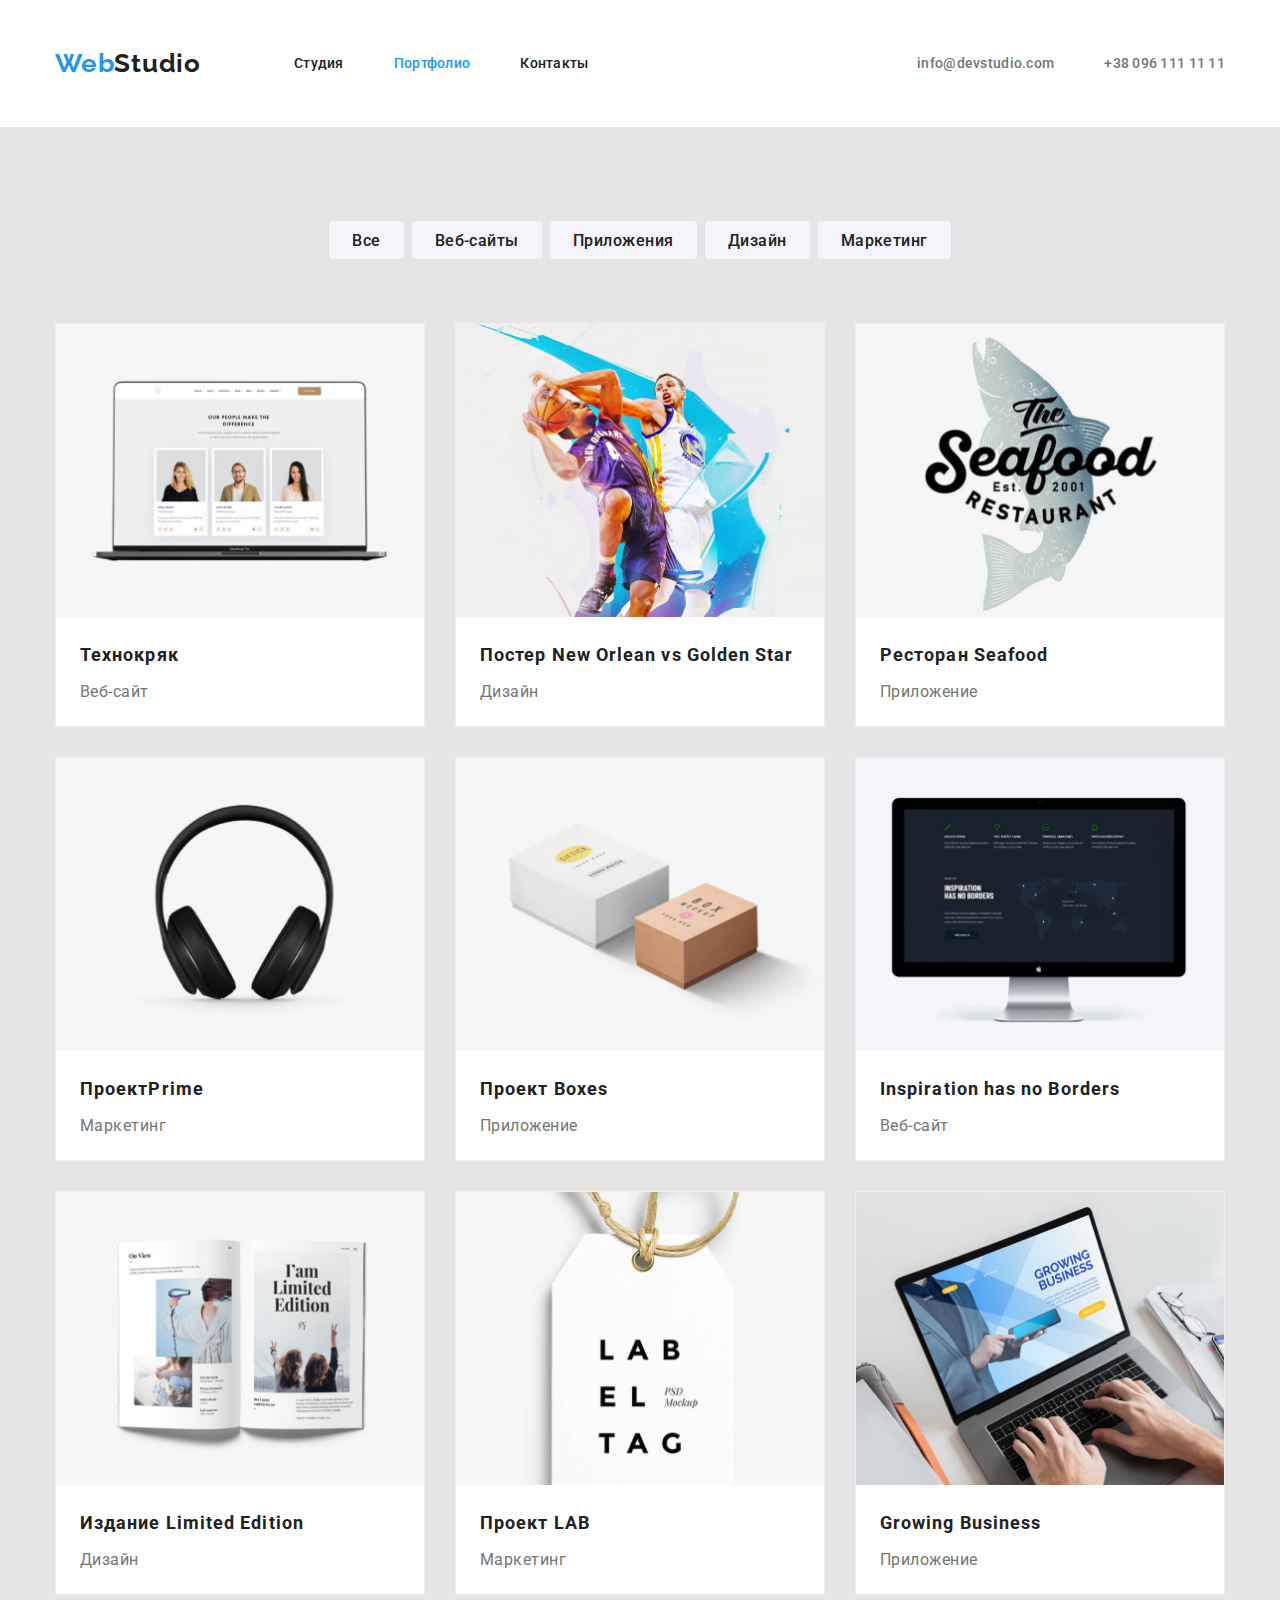
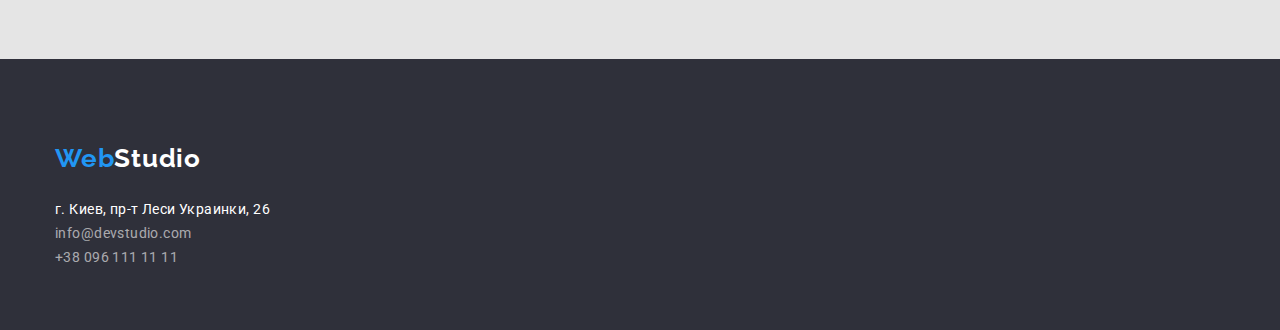
==== commit c520f04b: "правки разметки" ====
--- a/portfolio.html
+++ b/portfolio.html
@@ -4,6 +4,7 @@
     <meta charset="UTF-8" />
     <meta name="viewport" content="width=device-width, initial-scale=1.0" />
     <title>Document</title>
+    <link rel="preconnect" href="https://fonts.gstatic.com" />
     <link
       href="https://fonts.googleapis.com/css2?family=Raleway:wght@700&family=Roboto:wght@400;500;700;900&display=swap"
       rel="stylesheet"
@@ -24,11 +25,17 @@
           >
 
           <ul class="nav-list list">
-            <li class="item"><a href="./index.html" class="link">Студия</a></li>
-            <li class="item">
-              <a href="./portfolio.html" class="link current" target="_blank"
-                >Портфолио</a
+            <li class="item">
+              <a
+                href="./index.html"
+                class="link"
+                target="_blank"
+                rel="noopener noreferrer"
+                >Студия</a
               >
+            </li>
+            <li class="item">
+              <a href="./portfolio.html" class="link current">Портфолио</a>
             </li>
             <li class="item"><a href="" class="link">Контакты</a></li>
           </ul>
@@ -50,7 +57,7 @@
     <main>
       <section class="section">
         <div class="container">
-          <h2 class="section-title">Наши проекты</h2>
+          <h2 class="section-title visually-hidden">Наши проекты</h2>
           <ul class="filters-list list">
             <li class="item">
               <button type="button" class="button">Все</button>
--- a/css/common.css
+++ b/css/common.css
@@ -63,6 +63,17 @@
   margin-bottom: 50px;
 }
 
+.visually-hidden {
+  position: absolute !important;
+  clip: rect(1px 1px 1px 1px);
+  clip: rect(1px, 1px, 1px, 1px);
+  padding: 0 !important;
+  border: 0 !important;
+  height: 1px !important;
+  width: 1px !important;
+  overflow: hidden;
+}
+
 /* HEADER */
 
 .header {
--- a/css/portfolio.css
+++ b/css/portfolio.css
@@ -10,6 +10,12 @@
 *::before,
 *::after {
   box-sizing: inherit;
+}
+
+img {
+  display: block;
+  max-width: 100%;
+  height: auto;
 }
 
 .filters-list {
@@ -46,9 +52,11 @@
 .projects-list {
   display: flex;
   flex-wrap: wrap;
+  margin-right: -30px;
+  margin-bottom: -30px;
 }
 .projects-list .item {
-  width: 370px;
+  width: calc((100% - 90px) / 3);
   height: 404px;
   margin-right: 30px;
   margin-bottom: 30px;
@@ -63,9 +71,8 @@
   margin-bottom: 0px;
 }
 
-.projects-list img {
-}
 .description {
+  padding-top: 20px;
   padding-bottom: 20px;
   padding-left: 24px;
   padding-right: 24px;
@@ -89,9 +96,7 @@
   margin-top: 0px;
   margin-bottom: 0px;
 }
-.projects-list img {
-  margin-bottom: 20px;
-}
+
 .link {
   text-decoration: none;
 }
